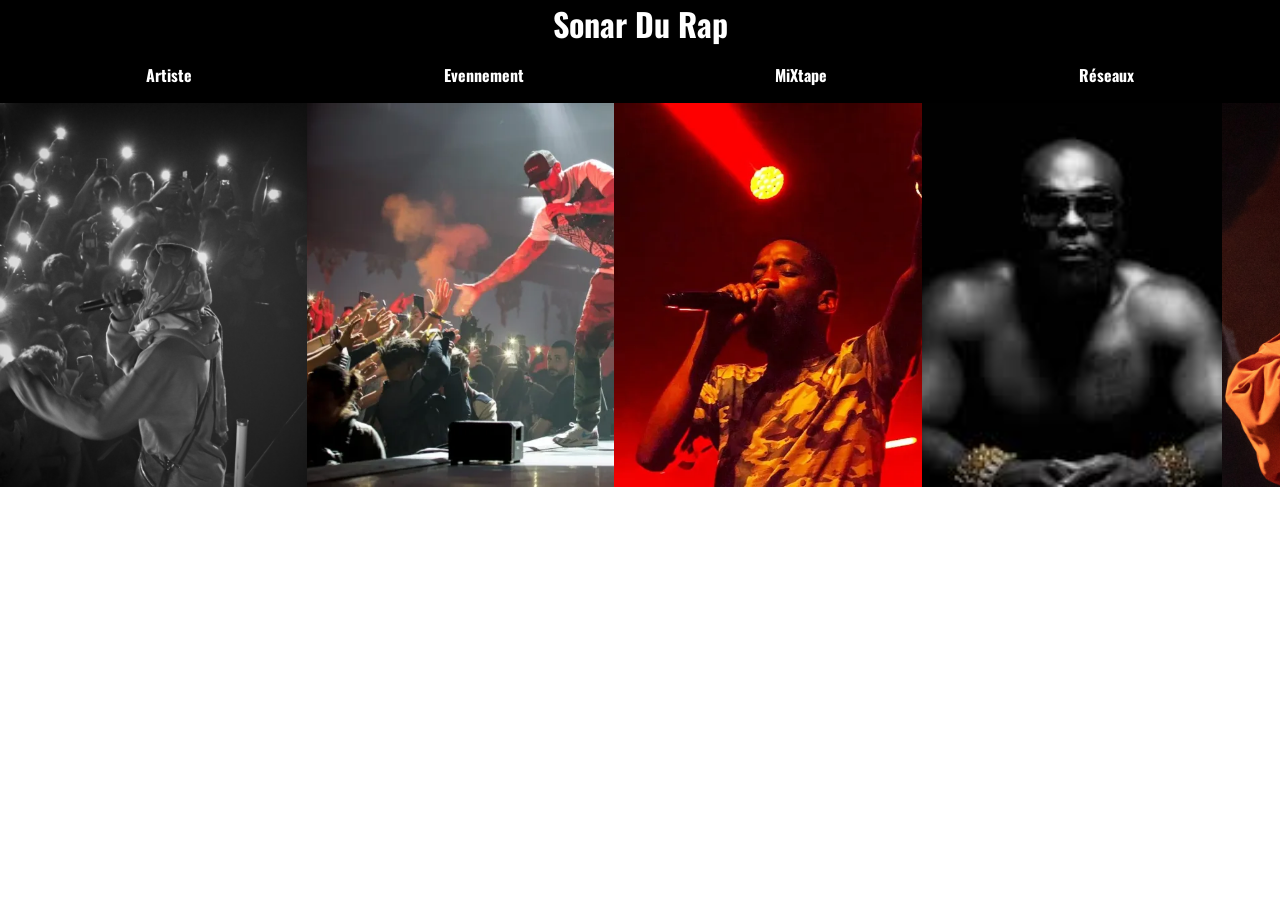
==== index.html @ 6d7b5db7 "ajout du php et des base du php pour le header" ====
<!DOCTYPE html>
<html lang="fr">

<head>
    <meta charset="UTF-8">
    <meta name="viewport" content="width=device-width, initial-scale=1.0">
    <meta author=Enzo Ramon>
    <meta description="Association Musicale Sonar Crew">
    <link rel="stylesheet" href="/css.style.css">
    <link
        href="https://fonts.googleapis.com/css2?family=EB+Garamond:ital,wght@0,400..800;1,400..800&family=Exo+2:ital,wght@0,100..900;1,100..900&family=Karla:ital,wght@0,200..800;1,200..800&family=Markazi+Text:wght@400..700&family=Montserrat:ital,wght@0,100..900;1,100..900&family=Oswald:wght@200..700&family=Roboto:ital,wght@0,100..900;1,100..900&display=swap"
        rel="stylesheet">
    <title>Sonar Du Rap</title>
</head>

<body>
    <!-- avec bcg du crew et nav menu et photo du crew avec le logo -->
    <header>

        <h1>Sonar Du Rap</h1>

        <nav>
            <ul>
                <li><a href="#Artiste">Artiste</a></li>
                <li><a href="#Evennement">Evennement</a></li>
                <li><a href="#MiXtape">MiXtape</a></li>
                <li><a href="#Réseaux">Réseaux</a></li>
            </ul>
        </nav>
        </div>
        <div class="carousel">
            <div class="carousel-images">
                <img src="/img/artworks-w2e1h4xul8ebaL9m-w3sZ0w-t1080x1080.jpg" alt="Image 1">
                <img src="/img/b2O.jpg" alt="Image 2">
                <img src="/img/Dauzi.jpg" alt="Image 3">
                <img src="/img/kaaris.jpg" alt="Image 4">
                <img src="/img/kendrick.jpg" alt="Image 5">
                <img src="/img/angele.jpg" alt="image 6">
                <img src="/img/plkAlbum.jpg" alt="image 7">
                <img src="/img/soolking.jpg" alt="8">
                <img src="/img/SchA7.jpg" alt="9">
                <img src="/img/schJulius.jpg" alt="10">

            </div>
    </header>

</html>
---- css.style.css ----
@font-face {
    font-family: Oswald;
    src: url(url../font/Oswald-VariableFont_wght.ttf);
}


*{
    box-sizing: border-box;
    margin: 0;
    padding: 0;
 }

 /* Applique une image d'arrière-plan */
 body {
   margin: 0;
   font-family: Oswald ;
   background-size: cover; /* Adapte l'image pour couvrir tout l'écran */
   background-repeat: no-repeat;
   background-position: center; /* Centre l'image */
   background-attachment: fixed; /* L'image reste fixe au scroll */
 }
 
 /* Styles pour la navigation */
 header {
   position: relative; /* Garde le contenu normal de la nav */
   font-family: Oswald;
   background-color: black;
 }


 h1{
    text-align: center;
    color: white;
 }
 
 nav {
   background: rgba(0, 0, 0, 0.7); /* Ajoute un fond semi-transparent */
   color: white;
   padding: 1rem 2rem;
   text-align: center;
 }
 
 nav ul {
   list-style: none;
   margin: 0;
   padding: 0;
   display: flex;
   justify-content: space-around;
   gap: 1.5rem;
 }
 
 nav ul li {
   display: inline-block;
 }
 
 nav ul li a {
   text-decoration: none;
   color: white;
   font-weight: bold;
   transition: color 0.3s;
 }
 
 nav ul li a:hover {
   color: #ffcc00;
 }

/* Conteneur des images */
.carousel {
  width: 120%; /* Ajuste la taille selon tes besoins */
  overflow: hidden;
  position: relative;
}

/* Liste des images */
.carousel-images {
  display: flex;
  width: 100%; /* 100% * 5 images */
  animation: slide 125s infinite; /* 75s pour faire défiler chaque image toutes les 15 secondes */
}

/* Chaque image */
.carousel-images img {
  width: 20%; /* Chaque image prend 20% de la largeur du conteneur */
  object-fit: cover;
}

/* Animation pour faire défiler les images */
@keyframes slide {
  0% { transform: translateX(0); }
  20% { transform: translateX(-100%); }
  40% { transform: translateX(-200%); }
  60% { transform: translateX(-300%); }
  80% { transform: translateX(-400%); }
  100% { transform: translateX(0); }
}
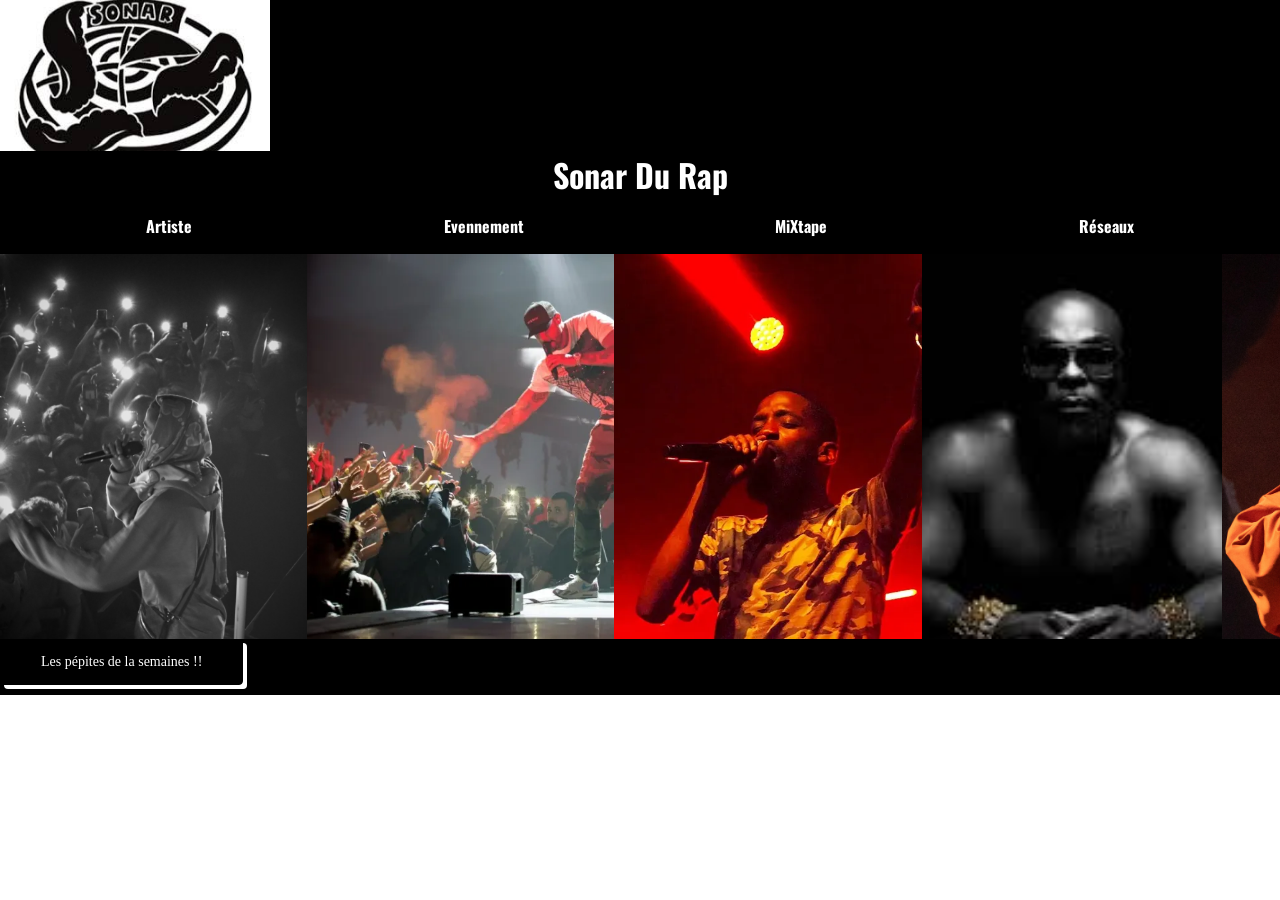
==== commit 3f09179b: "ajout du boutton 'decouvvrir les artistes" ====
--- a/index.html
+++ b/index.html
@@ -16,8 +16,13 @@
 <body>
     <!-- avec bcg du crew et nav menu et photo du crew avec le logo -->
     <header>
-
-        <h1>Sonar Du Rap</h1>
+        <div class="WelcomeHome">
+         
+            <img src="/img/Logo-Sonar.jpg" alt="Logo Sonar Crew" class="Logo1">
+                <h1>Sonar Du Rap</h1>
+                
+          
+        </div>
 
         <nav>
             <ul>
@@ -42,6 +47,9 @@
                 <img src="/img/schJulius.jpg" alt="10">
 
             </div>
+            <div>
+                <button class="button-1">Les pépites de la semaines !! </button>
+            </div>
     </header>
 
 </html>
--- a/css.style.css
+++ b/css.style.css
@@ -1,21 +1,47 @@
 @font-face {
     font-family: Oswald;
     src: url(url../font/Oswald-VariableFont_wght.ttf);
+
 }
 
+@media (min-width: 768px) {
+    .button-1 {
+      padding: 12px 50px;
+    }
+  }
 
-*{
+
+  /* Animation pour faire défiler les images */
+@keyframes slide {
+    0% { transform: translateX(0); }
+    20% { transform: translateX(-100%); }
+    40% { transform: translateX(-200%); }
+    60% { transform: translateX(-300%); }
+    80% { transform: translateX(-400%); }
+    100% { transform: translateX(0); }
+  }
+  
+  
+
+/* Szttings de base pour commencer le css*/
+*{ 
     box-sizing: border-box;
     margin: 0;
     padding: 0;
  }
+ html{
+    width: 100%;
+ }
+
+
 
  /* Applique une image d'arrière-plan */
  body {
-   margin: 0;
+
    font-family: Oswald ;
    background-size: cover; /* Adapte l'image pour couvrir tout l'écran */
    background-repeat: no-repeat;
+   border-radius: border-box;
    background-position: center; /* Centre l'image */
    background-attachment: fixed; /* L'image reste fixe au scroll */
  }
@@ -27,6 +53,13 @@
    background-color: black;
  }
 
+
+ /*Pour le design du titre*/
+ .Logo1{
+    width: 30vh ;
+    display: flex;
+    justify-content: space-around   ;
+ }
 
  h1{
     text-align: center;
@@ -59,14 +92,11 @@
    font-weight: bold;
    transition: color 0.3s;
  }
- 
- nav ul li a:hover {
-   color: #ffcc00;
- }
+
 
 /* Conteneur des images */
 .carousel {
-  width: 120%; /* Ajuste la taille selon tes besoins */
+  width: 120%; /* Ajuste la taille */
   overflow: hidden;
   position: relative;
 }
@@ -75,7 +105,7 @@
 .carousel-images {
   display: flex;
   width: 100%; /* 100% * 5 images */
-  animation: slide 125s infinite; /* 75s pour faire défiler chaque image toutes les 15 secondes */
+  animation: slide 125s infinite; /* 10s pour faire défiler chaque image toutes les 15 secondes */
 }
 
 /* Chaque image */
@@ -84,15 +114,51 @@
   object-fit: cover;
 }
 
-/* Animation pour faire défiler les images */
-@keyframes slide {
-  0% { transform: translateX(0); }
-  20% { transform: translateX(-100%); }
-  40% { transform: translateX(-200%); }
-  60% { transform: translateX(-300%); }
-  80% { transform: translateX(-400%); }
-  100% { transform: translateX(0); }
-}
 
 
 
+/* CSS design du boutton */
+.button-1 {
+  appearance: button;
+  background-color: #000;
+  background-image: none;
+  border: 1px solid #000;
+  border-radius: 4px;
+  box-shadow: #fff 4px 4px 0 0,#000 4px 4px 0 1px;
+  box-sizing: border-box;
+  color: #fff;
+  cursor: pointer;
+  display: inline-block;
+  font-family: Oswald;
+  font-size: 14px;
+  font-weight: 400;
+  line-height: 20px;
+  margin: 0 5px 10px 0;
+  overflow: visible;
+  padding: 12px 40px;
+  text-align: center;
+  text-transform: none;
+  touch-action: manipulation;
+  user-select: none;
+  -webkit-user-select: none;
+  vertical-align: middle;
+  white-space: nowrap;
+}
+
+.button-1:focus {
+  text-decoration: none;
+}
+
+.button-1:hover {
+  text-decoration: none;
+}
+
+.button-1:active {
+  box-shadow: rgba(0, 0, 0, .125) 0 3px 5px inset;
+  outline: 0;
+}
+
+.button-1:not([disabled]):active {
+  box-shadow: #fff 2px 2px 0 0, #000 2px 2px 0 1px;
+  transform: translate(2px, 2px);
+}
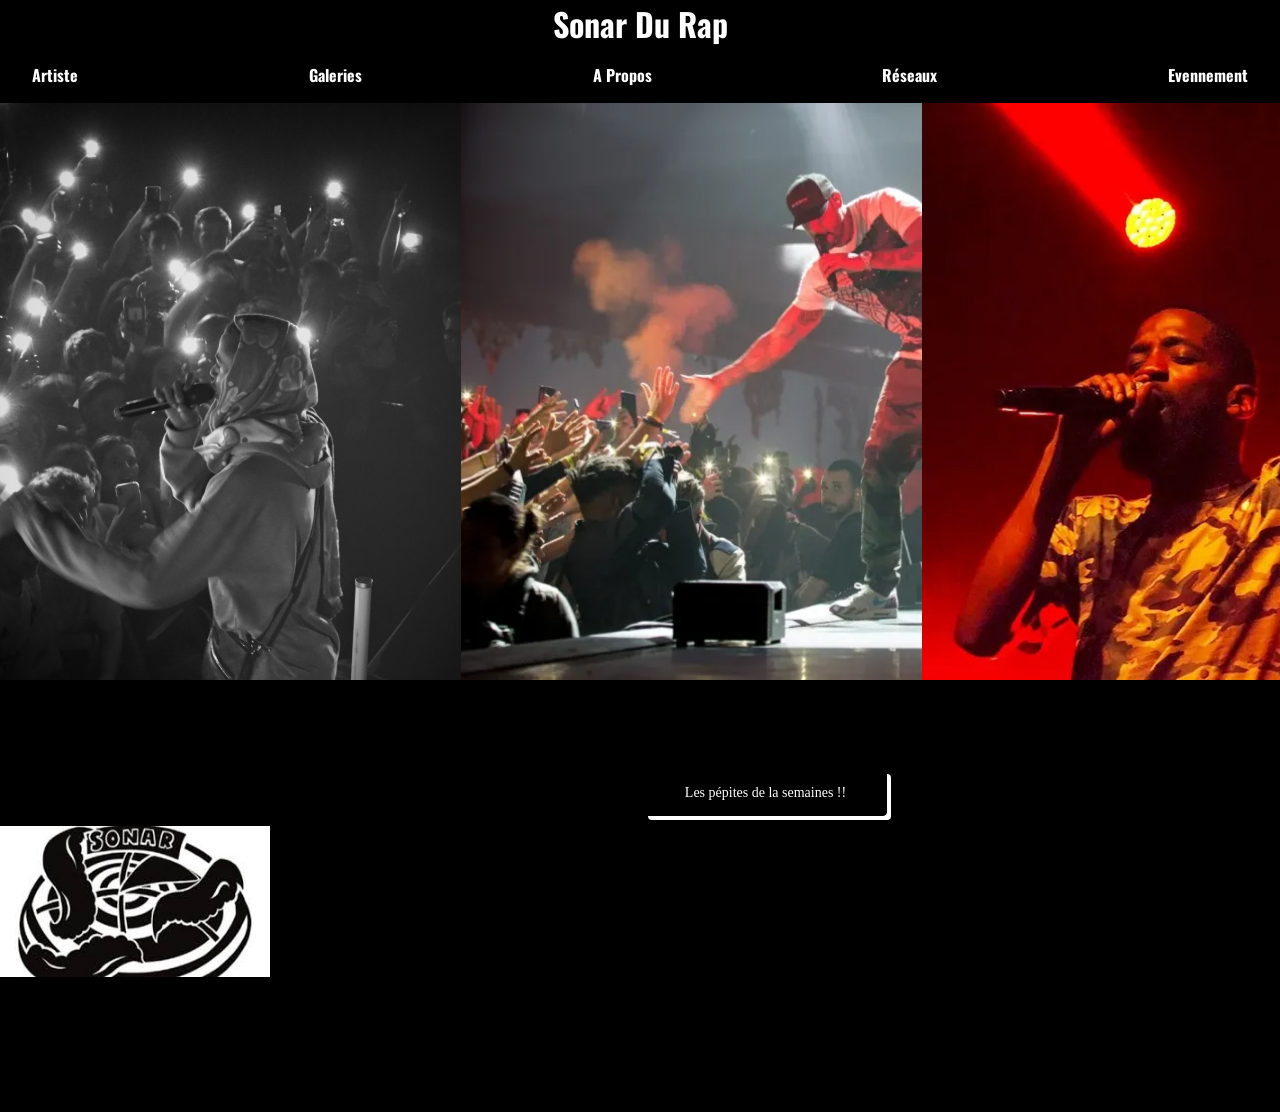
==== commit f65e6f83: "modif syntaxe et sauvegarde" ====
--- a/index.html
+++ b/index.html
@@ -14,22 +14,22 @@
 </head>
 
 <body>
+   
+    
     <!-- avec bcg du crew et nav menu et photo du crew avec le logo -->
     <header>
-        <div class="WelcomeHome">
-         
-            <img src="/img/Logo-Sonar.jpg" alt="Logo Sonar Crew" class="Logo1">
-                <h1>Sonar Du Rap</h1>
-                
-          
-        </div>
+        
+        <h1>Sonar Du Rap</h1>
+
+
 
         <nav>
             <ul>
                 <li><a href="#Artiste">Artiste</a></li>
-                <li><a href="#Evennement">Evennement</a></li>
-                <li><a href="#MiXtape">MiXtape</a></li>
+                <li><a href="#Galeries">Galeries</a></li>
+                <li><a href="#APropos">A Propos</a></li>
                 <li><a href="#Réseaux">Réseaux</a></li>
+                <li><a href="#Event">Evennement</a></li>
             </ul>
         </nav>
         </div>
@@ -47,9 +47,13 @@
                 <img src="/img/schJulius.jpg" alt="10">
 
             </div>
-            <div>
+            <div class="button-Position">
                 <button class="button-1">Les pépites de la semaines !! </button>
+                <img src="/img/Logo-Sonar.jpg" alt="Logo Sonar Crew" class="Logo1">
             </div>
+          
+                
+          
     </header>
 
 </html>
--- a/css.style.css
+++ b/css.style.css
@@ -23,7 +23,7 @@
   
   
 
-/* Szttings de base pour commencer le css*/
+/* Settings de base pour commencer le css*/
 *{ 
     box-sizing: border-box;
     margin: 0;
@@ -44,6 +44,7 @@
    border-radius: border-box;
    background-position: center; /* Centre l'image */
    background-attachment: fixed; /* L'image reste fixe au scroll */
+   background-color: #000;
  }
  
  /* Styles pour la navigation */
@@ -51,6 +52,7 @@
    position: relative; /* Garde le contenu normal de la nav */
    font-family: Oswald;
    background-color: black;
+   width: 100%;
  }
 
 
@@ -58,8 +60,10 @@
  .Logo1{
     width: 30vh ;
     display: flex;
-    justify-content: space-around   ;
+    justify-content: space-around;  
+
  }
+
 
  h1{
     text-align: center;
@@ -78,7 +82,7 @@
    margin: 0;
    padding: 0;
    display: flex;
-   justify-content: space-around;
+   justify-content: space-between;
    gap: 1.5rem;
  }
  
@@ -93,6 +97,14 @@
    transition: color 0.3s;
  }
 
+ .button-Position{
+   
+    box-sizing: border-box;
+    position: relative;
+    text-align: center;
+    margin: 10vh 0 15vh;
+
+ }
 
 /* Conteneur des images */
 .carousel {
@@ -110,7 +122,7 @@
 
 /* Chaque image */
 .carousel-images img {
-  width: 20%; /* Chaque image prend 20% de la largeur du conteneur */
+  width: 30%; /* Chaque image prend 20% de la largeur du conteneur */
   object-fit: cover;
 }
 
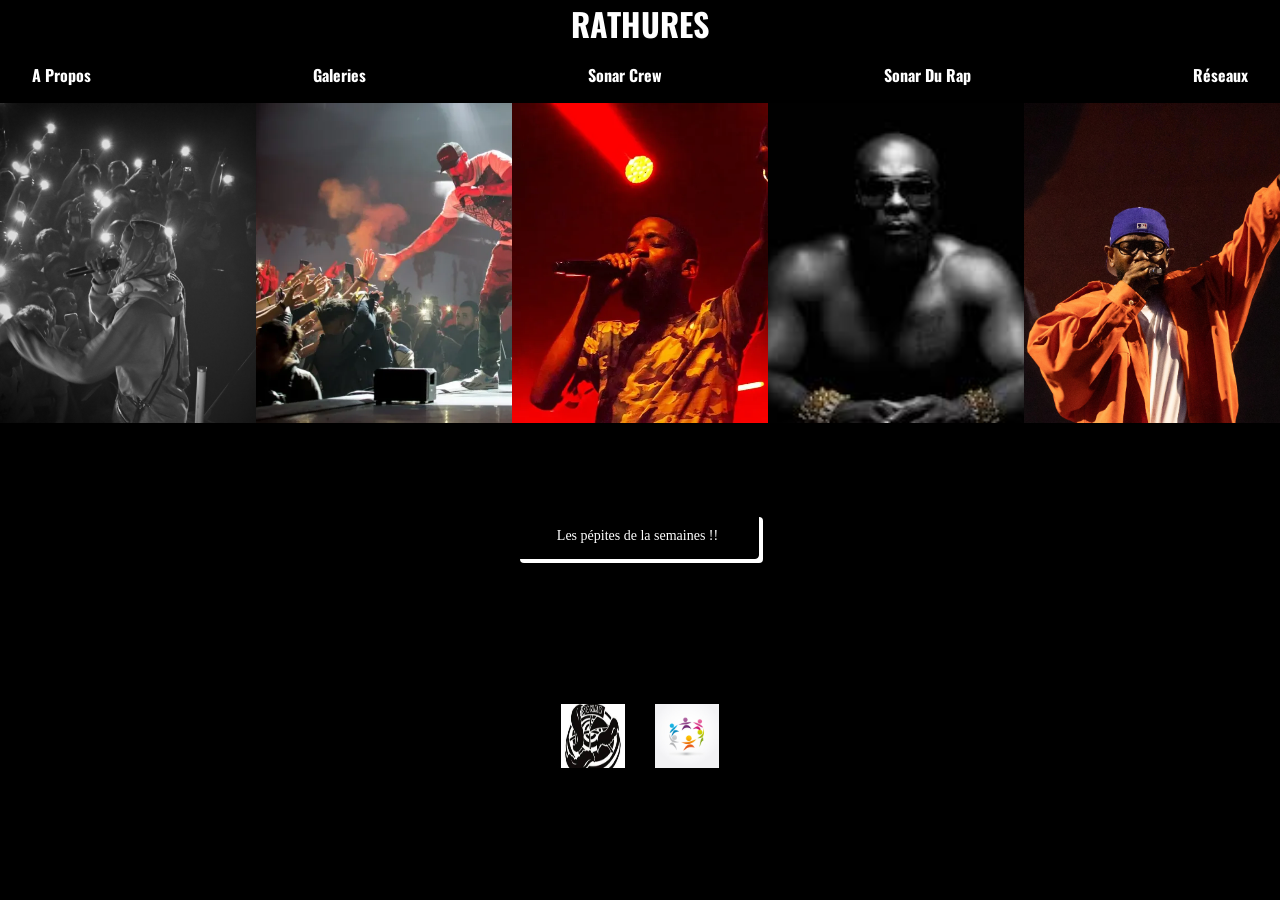
==== commit 6a9715f7: "recup de tout les dossier" ====
--- a/index.html
+++ b/index.html
@@ -19,17 +19,18 @@
     <!-- avec bcg du crew et nav menu et photo du crew avec le logo -->
     <header>
         
-        <h1>Sonar Du Rap</h1>
+        <h1>RATHURES</h1>
 
 
 
         <nav>
             <ul>
-                <li><a href="#Artiste">Artiste</a></li>
+                <li><a href="#APropos">A Propos</a></li>
                 <li><a href="#Galeries">Galeries</a></li>
-                <li><a href="#APropos">A Propos</a></li>
+                <li><a href="#SonarCrew">Sonar Crew</a></li>
+                <li><a href="#SonarDuRap">Sonar Du Rap</a></li>
                 <li><a href="#Réseaux">Réseaux</a></li>
-                <li><a href="#Event">Evennement</a></li>
+          
             </ul>
         </nav>
         </div>
@@ -49,7 +50,10 @@
             </div>
             <div class="button-Position">
                 <button class="button-1">Les pépites de la semaines !! </button>
+            </div>
+            <div class="container">
                 <img src="/img/Logo-Sonar.jpg" alt="Logo Sonar Crew" class="Logo1">
+                <img src="/img/logo-asso.jpg" alt="logo Association" class="Logo1">
             </div>
           
                 
--- a/css.style.css
+++ b/css.style.css
@@ -1,6 +1,6 @@
 @font-face {
     font-family: Oswald;
-    src: url(url../font/Oswald-VariableFont_wght.ttf);
+    src: url(../NewGit.php/font/GravitasOne-Regular.ttf);
 
 }
 
@@ -29,12 +29,17 @@
     margin: 0;
     padding: 0;
  }
- html{
-    width: 100%;
- }
 
+ img {
+    height: auto; /* Conserve la hauteur */
+  }
 
-
+.container {
+    display: flex;
+    justify-content: center; /* Aligne les images horizontalement */
+    gap: 30px; /* Ajoute un espacement entre les images */
+  }
+  
  /* Applique une image d'arrière-plan */
  body {
 
@@ -58,15 +63,16 @@
 
  /*Pour le design du titre*/
  .Logo1{
-    width: 30vh ;
     display: flex;
-    justify-content: space-around;  
+  justify-content: center; /* Aligne les images horizontalement */
+  gap: 20px; /* Ajoute un espacement entre les images */  
+  max-width: 5%; /* Ajuste la largeur */
 
  }
 
 
- h1{
-    text-align: center;
+ h1{display: flex;
+   justify-content: center;
     color: white;
  }
  
@@ -98,7 +104,7 @@
  }
 
  .button-Position{
-   
+   background-image: url();
     box-sizing: border-box;
     position: relative;
     text-align: center;
@@ -108,7 +114,7 @@
 
 /* Conteneur des images */
 .carousel {
-  width: 120%; /* Ajuste la taille */
+  width: 100%; /* Ajuste la taille */
   overflow: hidden;
   position: relative;
 }
@@ -116,13 +122,13 @@
 /* Liste des images */
 .carousel-images {
   display: flex;
-  width: 100%; /* 100% * 5 images */
-  animation: slide 125s infinite; /* 10s pour faire défiler chaque image toutes les 15 secondes */
+  width: 100%; /* 100% * x images */
+  animation: slide 100s infinite; /* 10s pour faire défiler chaque image toutes les 15 secondes */
 }
 
 /* Chaque image */
 .carousel-images img {
-  width: 30%; /* Chaque image prend 20% de la largeur du conteneur */
+  width: 20%; /* Chaque image prend 20% de la largeur du conteneur */
   object-fit: cover;
 }
 
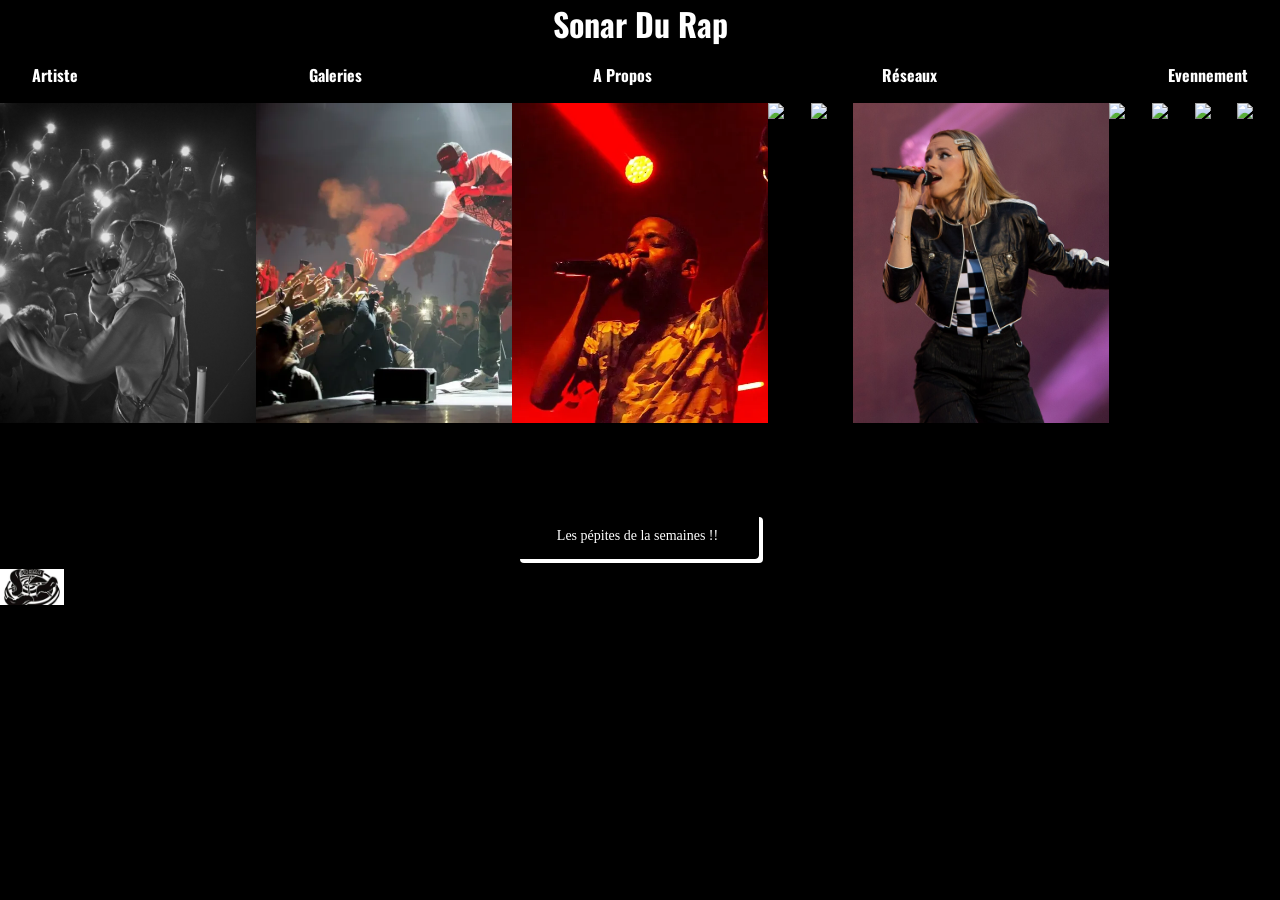
==== commit 5bd66aa4: "*" ====
--- a/index.html
+++ b/index.html
@@ -19,18 +19,17 @@
     <!-- avec bcg du crew et nav menu et photo du crew avec le logo -->
     <header>
         
-        <h1>RATHURES</h1>
+        <h1>Sonar Du Rap</h1>
 
 
 
         <nav>
             <ul>
+                <li><a href="#Artiste">Artiste</a></li>
+                <li><a href="#Galeries">Galeries</a></li>
                 <li><a href="#APropos">A Propos</a></li>
-                <li><a href="#Galeries">Galeries</a></li>
-                <li><a href="#SonarCrew">Sonar Crew</a></li>
-                <li><a href="#SonarDuRap">Sonar Du Rap</a></li>
                 <li><a href="#Réseaux">Réseaux</a></li>
-          
+                <li><a href="#Event">Evennement</a></li>
             </ul>
         </nav>
         </div>
@@ -43,17 +42,14 @@
                 <img src="/img/kendrick.jpg" alt="Image 5">
                 <img src="/img/angele.jpg" alt="image 6">
                 <img src="/img/plkAlbum.jpg" alt="image 7">
-                <img src="/img/soolking.jpg" alt="8">
-                <img src="/img/SchA7.jpg" alt="9">
-                <img src="/img/schJulius.jpg" alt="10">
+                <img src="/img/soolking.jpg" alt="image 8">
+                <img src="/img/SchA7.jpg" alt="image 9">
+                <img src="/img/schJulius.jpg" alt="image 10">
 
             </div>
             <div class="button-Position">
                 <button class="button-1">Les pépites de la semaines !! </button>
-            </div>
-            <div class="container">
                 <img src="/img/Logo-Sonar.jpg" alt="Logo Sonar Crew" class="Logo1">
-                <img src="/img/logo-asso.jpg" alt="logo Association" class="Logo1">
             </div>
           
                 
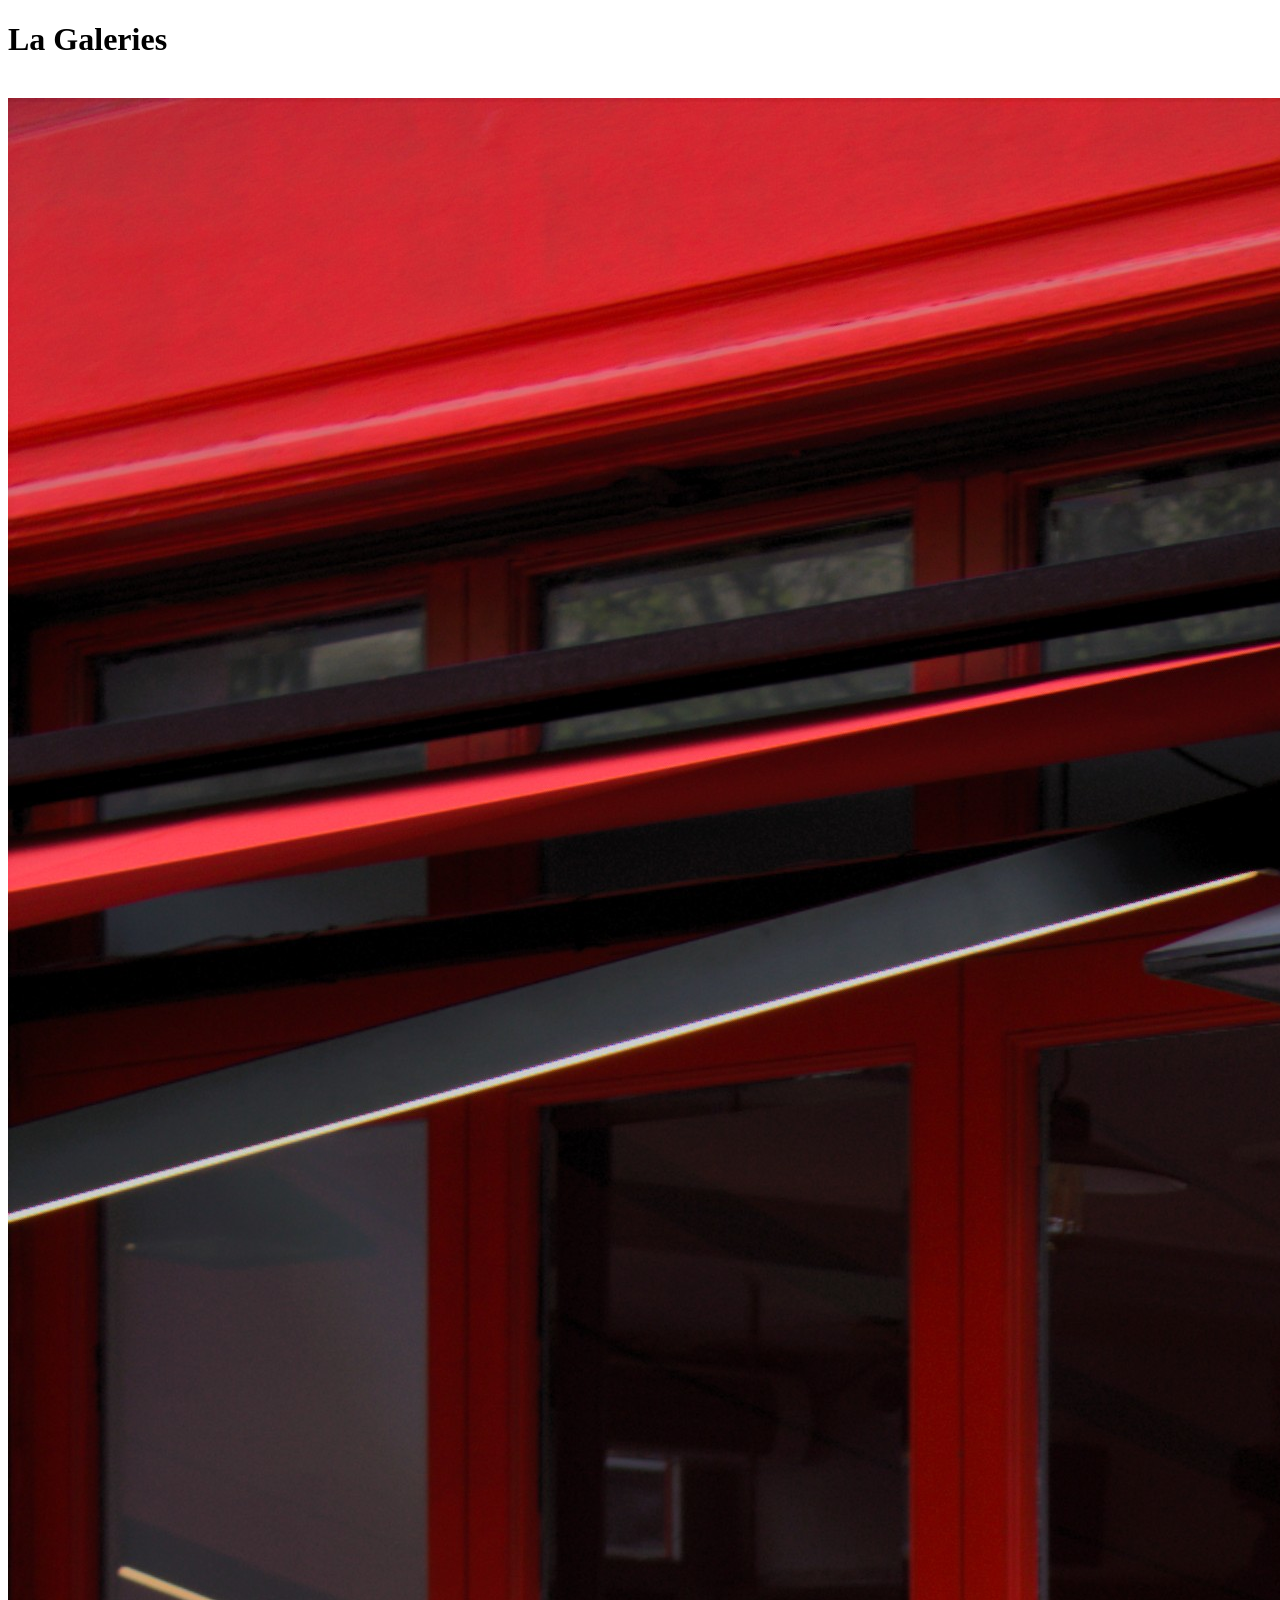
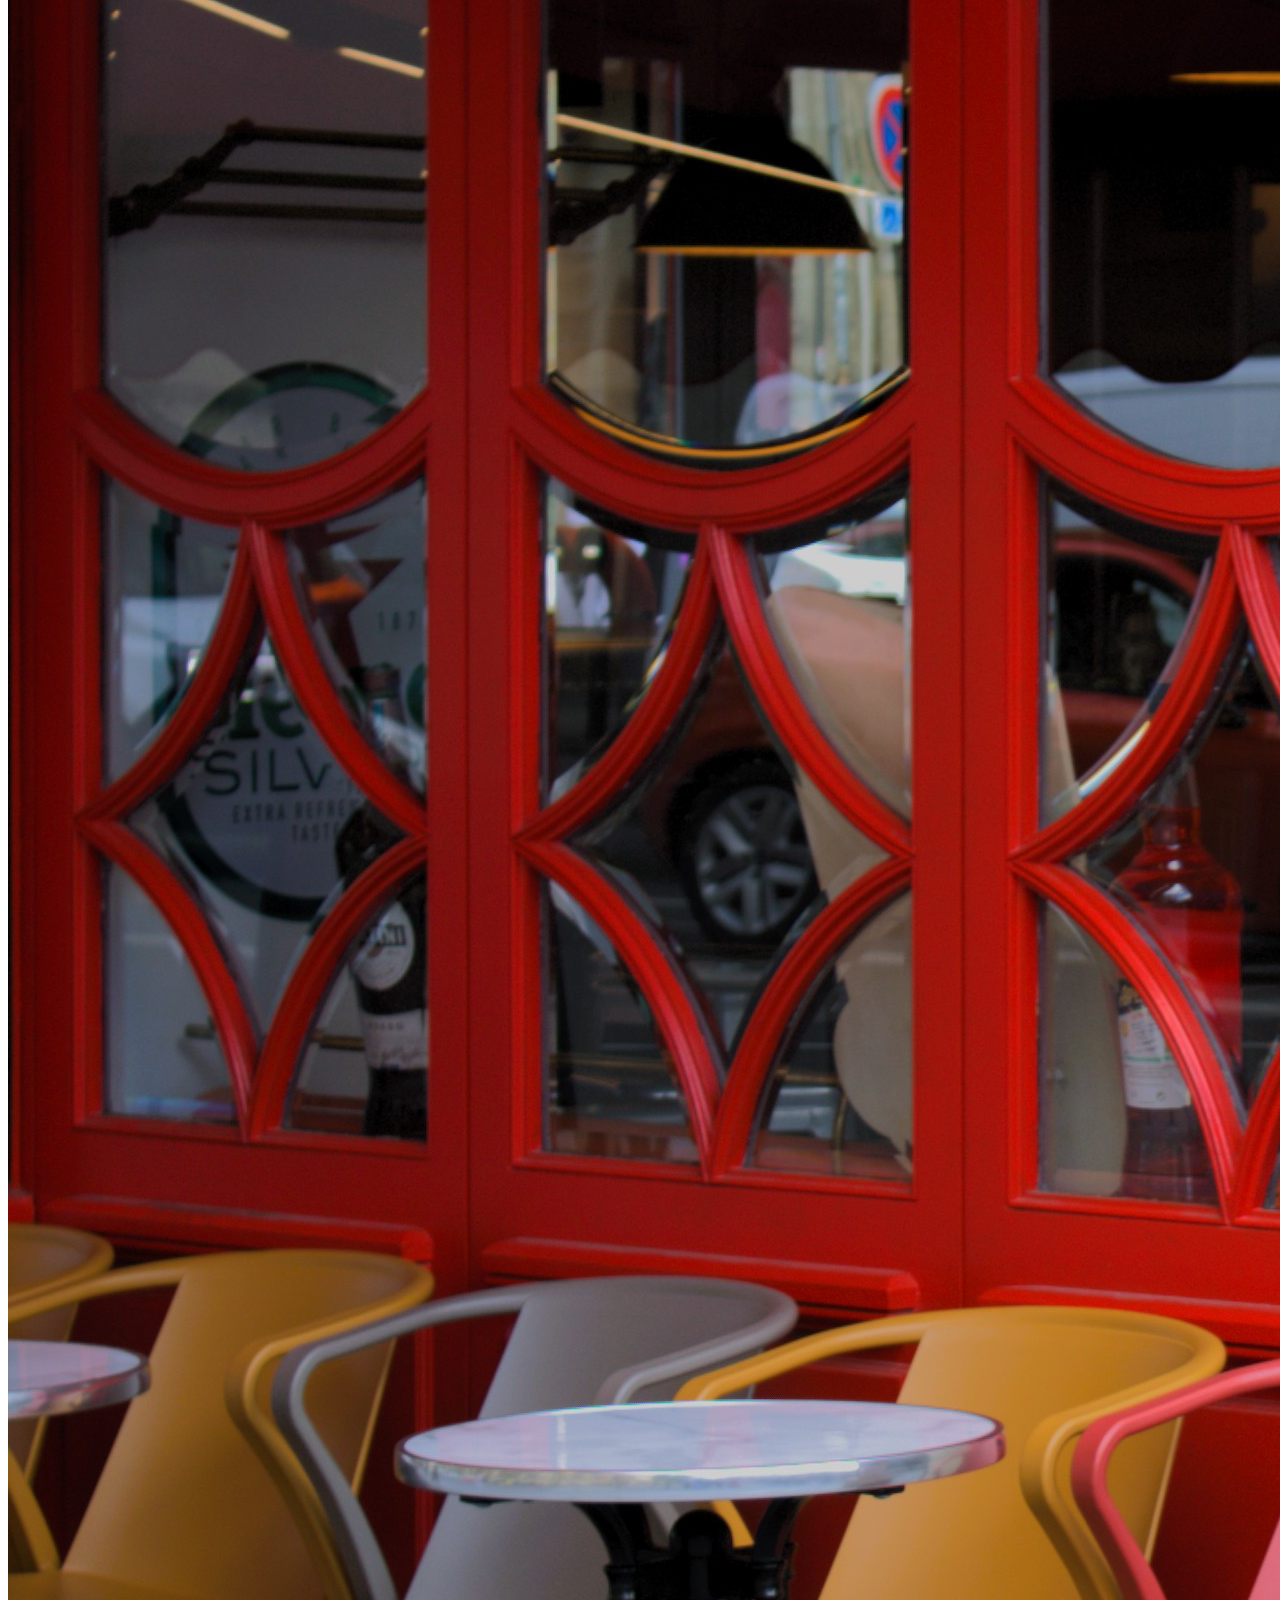
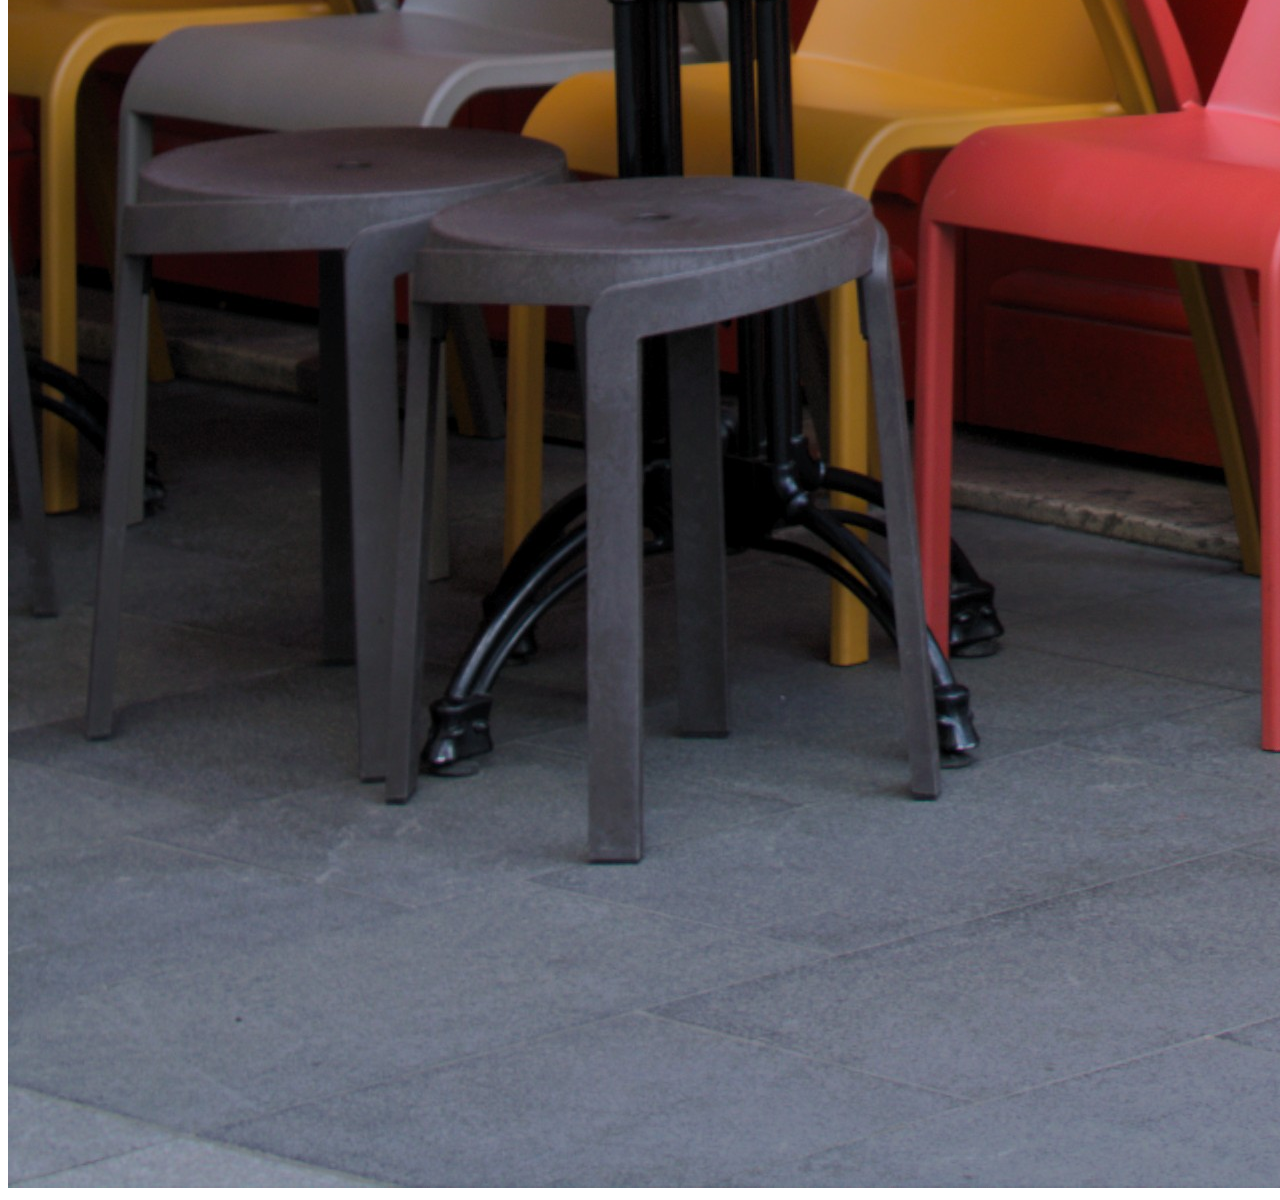
==== commit 7049e3c7: "les bases html" ====
--- a/index.html
+++ b/index.html
@@ -1,59 +1,13 @@
 <!DOCTYPE html>
-<html lang="fr">
-
+<html lang="en">
 <head>
     <meta charset="UTF-8">
     <meta name="viewport" content="width=device-width, initial-scale=1.0">
-    <meta author=Enzo Ramon>
-    <meta description="Association Musicale Sonar Crew">
-    <link rel="stylesheet" href="/css.style.css">
-    <link
-        href="https://fonts.googleapis.com/css2?family=EB+Garamond:ital,wght@0,400..800;1,400..800&family=Exo+2:ital,wght@0,100..900;1,100..900&family=Karla:ital,wght@0,200..800;1,200..800&family=Markazi+Text:wght@400..700&family=Montserrat:ital,wght@0,100..900;1,100..900&family=Oswald:wght@200..700&family=Roboto:ital,wght@0,100..900;1,100..900&display=swap"
-        rel="stylesheet">
-    <title>Sonar Du Rap</title>
+    <title>La Galeries</title>
 </head>
-
 <body>
-   
-    
-    <!-- avec bcg du crew et nav menu et photo du crew avec le logo -->
-    <header>
-        
-        <h1>Sonar Du Rap</h1>
-
-
-
-        <nav>
-            <ul>
-                <li><a href="#Artiste">Artiste</a></li>
-                <li><a href="#Galeries">Galeries</a></li>
-                <li><a href="#APropos">A Propos</a></li>
-                <li><a href="#Réseaux">Réseaux</a></li>
-                <li><a href="#Event">Evennement</a></li>
-            </ul>
-        </nav>
-        </div>
-        <div class="carousel">
-            <div class="carousel-images">
-                <img src="/img/artworks-w2e1h4xul8ebaL9m-w3sZ0w-t1080x1080.jpg" alt="Image 1">
-                <img src="/img/b2O.jpg" alt="Image 2">
-                <img src="/img/Dauzi.jpg" alt="Image 3">
-                <img src="/img/kaaris.jpg" alt="Image 4">
-                <img src="/img/kendrick.jpg" alt="Image 5">
-                <img src="/img/angele.jpg" alt="image 6">
-                <img src="/img/plkAlbum.jpg" alt="image 7">
-                <img src="/img/soolking.jpg" alt="image 8">
-                <img src="/img/SchA7.jpg" alt="image 9">
-                <img src="/img/schJulius.jpg" alt="image 10">
-
-            </div>
-            <div class="button-Position">
-                <button class="button-1">Les pépites de la semaines !! </button>
-                <img src="/img/Logo-Sonar.jpg" alt="Logo Sonar Crew" class="Logo1">
-            </div>
-          
-                
-          
-    </header>
-
+    <h1> <a href="#Galeries"></a> La Galeries</h1>
+    <br>
+    <img src="/img/-1.jpg" alt="modele 1">
+</body>
 </html>
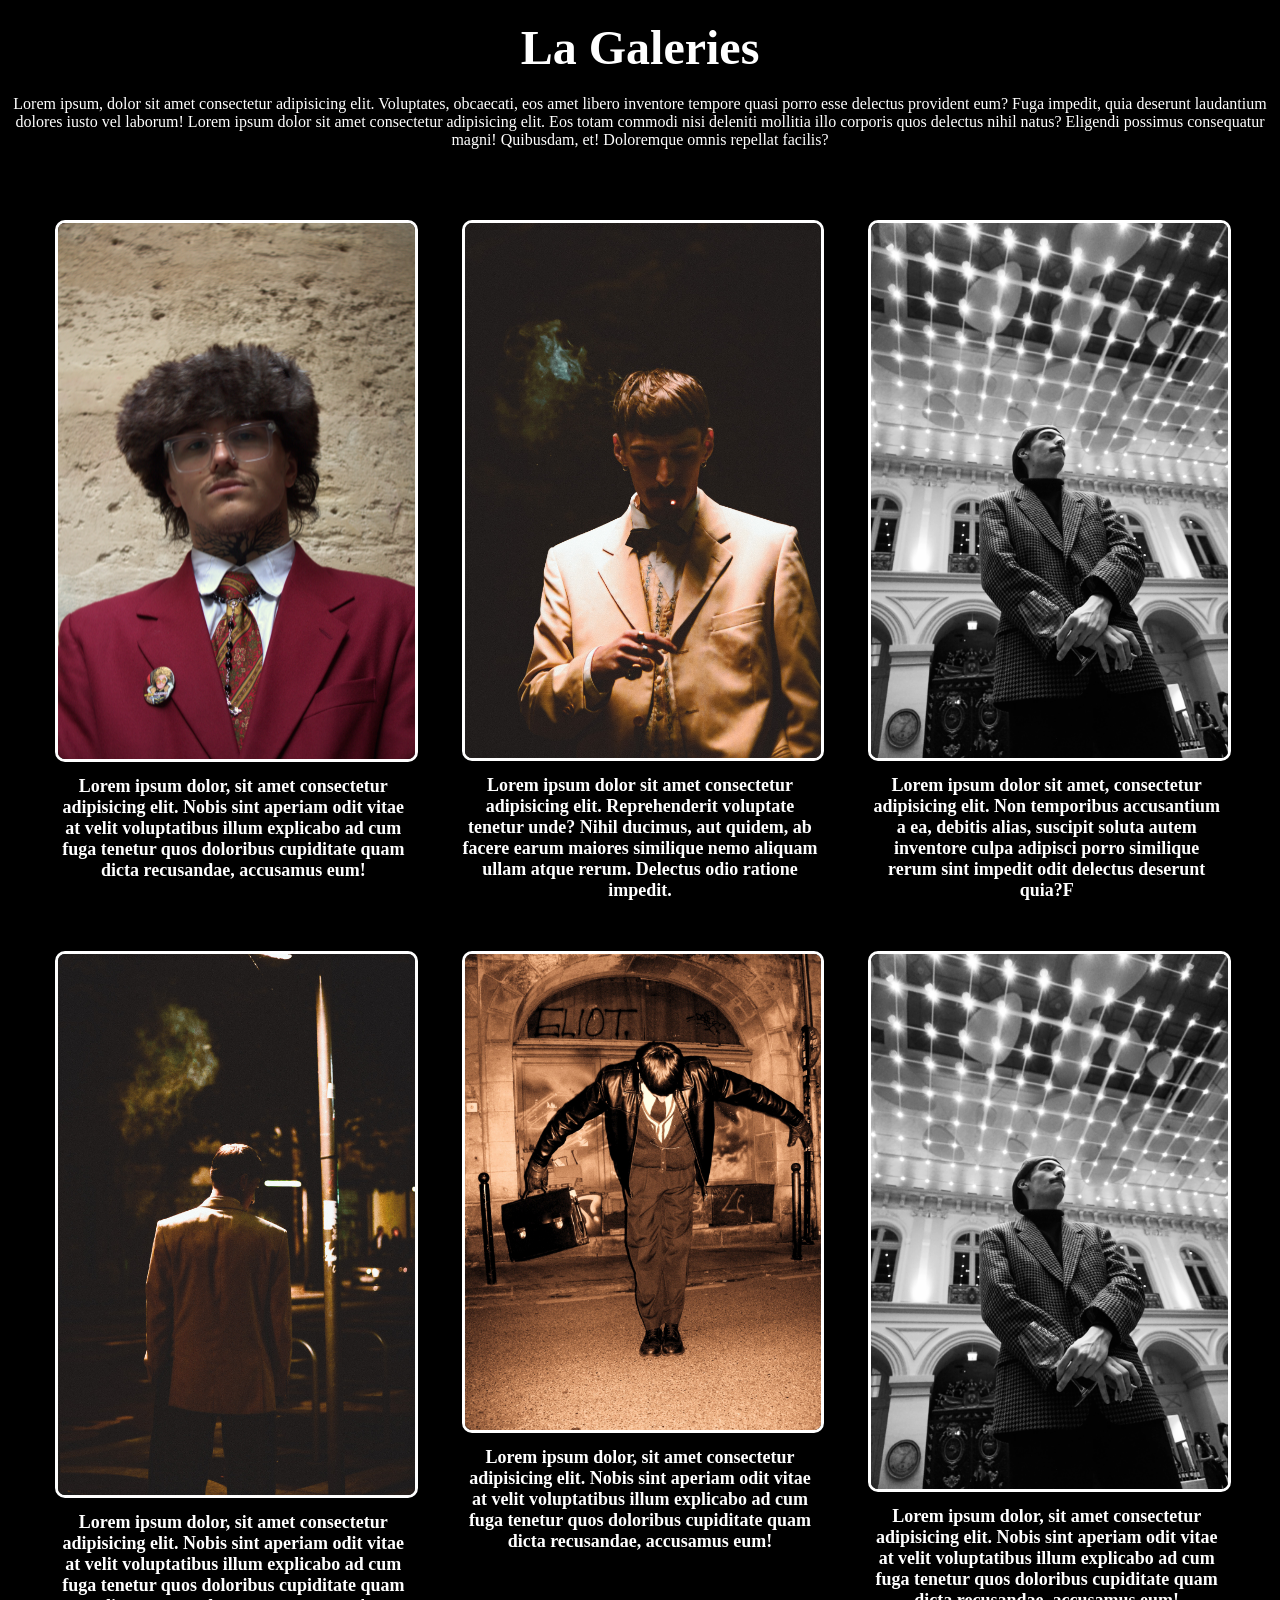
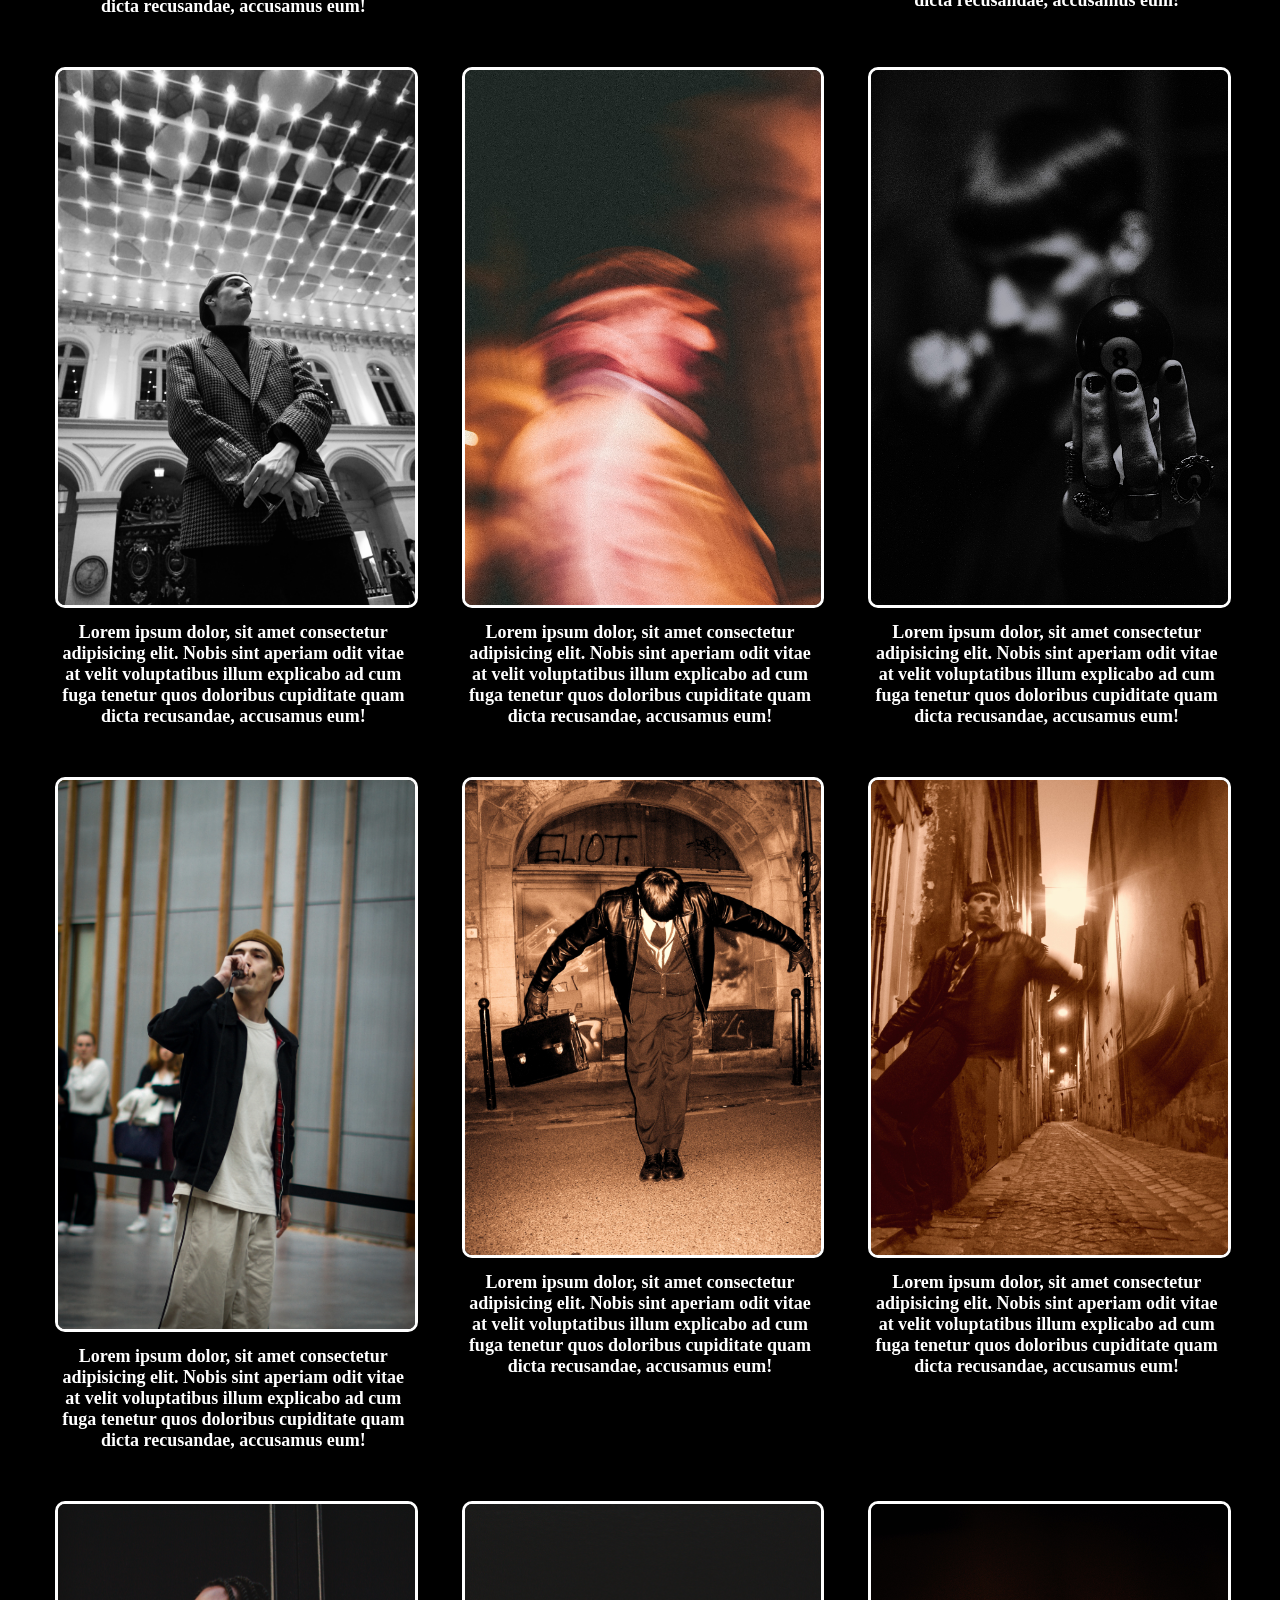
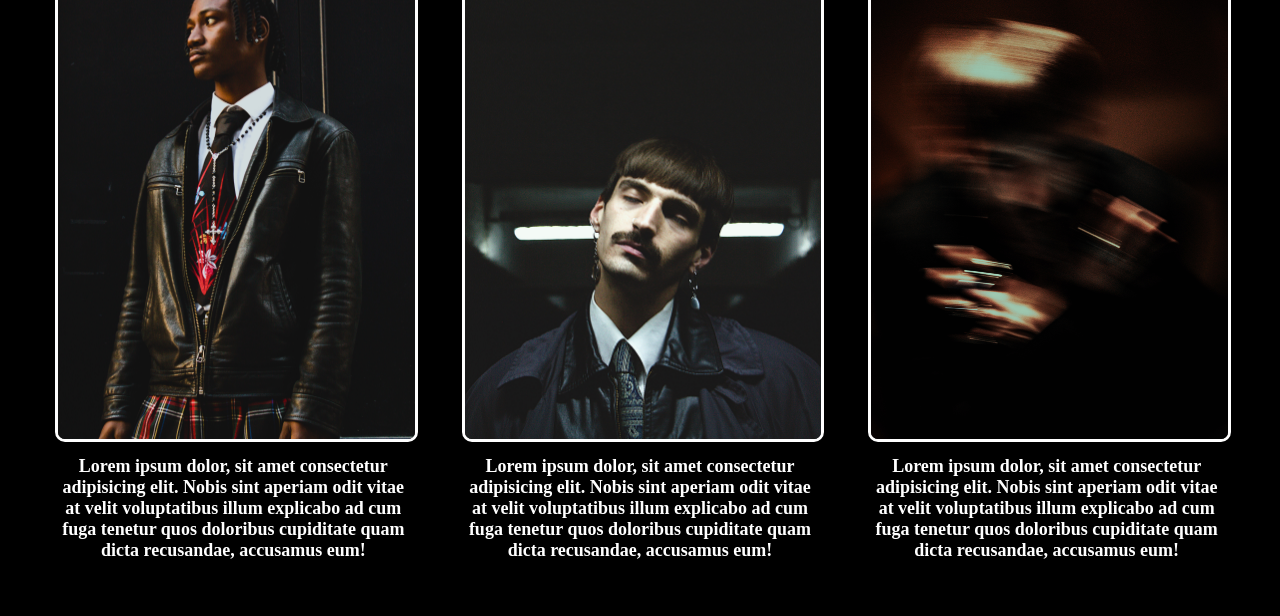
==== commit a2fa6b77: "Début du coins 'La Galeries'" ====
--- a/index.html
+++ b/index.html
@@ -1,13 +1,120 @@
 <!DOCTYPE html>
 <html lang="en">
+
 <head>
     <meta charset="UTF-8">
     <meta name="viewport" content="width=device-width, initial-scale=1.0">
     <title>La Galeries</title>
+    <link rel="stylesheet" href="css/style.css">
 </head>
+
 <body>
     <h1> <a href="#Galeries"></a> La Galeries</h1>
-    <br>
-    <img src="/img/-1.jpg" alt="modele 1">
-</body>
-</html>+    <p>Lorem ipsum, dolor sit amet consectetur adipisicing elit. Voluptates, obcaecati, eos amet libero inventore
+        tempore quasi porro esse delectus provident eum? Fuga impedit, quia deserunt laudantium dolores iusto vel
+        laborum! Lorem ipsum dolor sit amet consectetur adipisicing elit. Eos totam commodi nisi deleniti mollitia illo
+        corporis quos delectus nihil natus? Eligendi possimus consequatur magni! Quibusdam, et! Doloremque omnis
+        repellat facilis?</p>
+
+
+    <div class="galerie">
+
+        <div class="galerieDim">
+            <img src="/img/-3.jpg" alt="Image 1">
+            <div class="caption">Lorem ipsum dolor, sit amet consectetur adipisicing elit. Nobis sint aperiam odit vitae
+                at velit voluptatibus illum explicabo ad cum fuga tenetur quos doloribus cupiditate quam dicta
+                recusandae, accusamus eum!</div>
+        </div>
+        <div class="galerieDim">
+            <img src="/img/20200110123454_IMG_7232.jpg" alt="Image 2">
+            <div class="caption">Lorem ipsum dolor sit amet consectetur adipisicing elit. Reprehenderit voluptate
+                tenetur unde? Nihil ducimus, aut quidem, ab facere earum maiores similique nemo aliquam ullam atque
+                rerum. Delectus odio ratione impedit.</div>
+        </div>
+        <div class="galerieDim">
+            <img src="/img/DSC07231.jpg" alt="Image 3">
+            <div class="caption">Lorem ipsum dolor sit amet, consectetur adipisicing elit. Non temporibus accusantium a
+                ea, debitis alias, suscipit soluta autem inventore culpa adipisci porro similique rerum sint impedit
+                odit delectus deserunt quia?F</div>
+        </div>
+
+        <div class="galerieDim">
+            <img src="/img/20200110123403_IMG_7220.jpg" alt="Image 4">
+            <div class="caption">Lorem ipsum dolor, sit amet consectetur adipisicing elit. Nobis sint aperiam odit vitae
+                at velit voluptatibus illum explicabo ad cum fuga tenetur quos doloribus cupiditate quam dicta
+                recusandae, accusamus eum!</div>
+        </div>
+
+        <div class="galerieDim">
+            <img src="/img/DSCN2721-2.JPG" alt="Image 5">
+            <div class="caption">Lorem ipsum dolor, sit amet consectetur adipisicing elit. Nobis sint aperiam odit vitae
+                at velit voluptatibus illum explicabo ad cum fuga tenetur quos doloribus cupiditate quam dicta
+                recusandae, accusamus eum!</div>
+        </div>
+
+        <div class="galerieDim">
+            <img src="/img/DSC07231.jpg" alt="Image 6">
+            <div class="caption">Lorem ipsum dolor, sit amet consectetur adipisicing elit. Nobis sint aperiam odit vitae
+                at velit voluptatibus illum explicabo ad cum fuga tenetur quos doloribus cupiditate quam dicta
+                recusandae, accusamus eum!</div>
+        </div>
+ 
+        <div class="galerieDim">
+            <img src="/img/DSC07231.jpg" alt="Image 7">
+            <div class="caption">Lorem ipsum dolor, sit amet consectetur adipisicing elit. Nobis sint aperiam odit vitae
+                at velit voluptatibus illum explicabo ad cum fuga tenetur quos doloribus cupiditate quam dicta
+                recusandae, accusamus eum!</div>
+        </div>
+ 
+        <div class="galerieDim">
+            <img src="/img/20200110122139_IMG_7144.jpg" alt="Image 8">
+            <div class="caption">Lorem ipsum dolor, sit amet consectetur adipisicing elit. Nobis sint aperiam odit vitae
+                at velit voluptatibus illum explicabo ad cum fuga tenetur quos doloribus cupiditate quam dicta
+                recusandae, accusamus eum!</div>
+        </div>
+ 
+        <div class="galerieDim">
+            <img src="/img/IMG_9761-1.jpg" alt="Image 9">
+            <div class="caption">Lorem ipsum dolor, sit amet consectetur adipisicing elit. Nobis sint aperiam odit vitae
+                at velit voluptatibus illum explicabo ad cum fuga tenetur quos doloribus cupiditate quam dicta
+                recusandae, accusamus eum!</div>
+        </div>
+        <div class="galerieDim">
+            <img src="img/_DSC6139.jpg" alt="Image 10">
+            <div class="caption">Lorem ipsum dolor, sit amet consectetur adipisicing elit. Nobis sint aperiam odit vitae
+                at velit voluptatibus illum explicabo ad cum fuga tenetur quos doloribus cupiditate quam dicta
+                recusandae, accusamus eum!</div>
+        </div>
+        <div class="galerieDim">
+            <img src="/img/DSCN2721-2.JPG" alt="Image 11">
+            <div class="caption">Lorem ipsum dolor, sit amet consectetur adipisicing elit. Nobis sint aperiam odit vitae
+                at velit voluptatibus illum explicabo ad cum fuga tenetur quos doloribus cupiditate quam dicta
+                recusandae, accusamus eum!</div>
+        </div>
+        <div class="galerieDim">
+            <img src="/img/DSCN2747.JPG" alt="Image 12">
+            <div class="caption">Lorem ipsum dolor, sit amet consectetur adipisicing elit. Nobis sint aperiam odit vitae
+                at velit voluptatibus illum explicabo ad cum fuga tenetur quos doloribus cupiditate quam dicta
+                recusandae, accusamus eum!</div>
+        </div>
+        <div class="galerieDim">
+            <img src="/img/IMG_0438-1.jpg" alt="Image 13">
+            <div class="caption">Lorem ipsum dolor, sit amet consectetur adipisicing elit. Nobis sint aperiam odit vitae
+                at velit voluptatibus illum explicabo ad cum fuga tenetur quos doloribus cupiditate quam dicta
+                recusandae, accusamus eum!</div>
+        </div>
+        <div class="galerieDim">
+            <img src="/img/IMG_9948-1.jpg" alt="Image 14">
+            <div class="caption">Lorem ipsum dolor, sit amet consectetur adipisicing elit. Nobis sint aperiam odit vitae
+                at velit voluptatibus illum explicabo ad cum fuga tenetur quos doloribus cupiditate quam dicta
+                recusandae, accusamus eum!</div>
+
+        </div>
+
+        <div class="galerieDim">
+            <img src="/img/IMG_9798.jpg" alt="Image 15">
+            <div class="caption">Lorem ipsum dolor, sit amet consectetur adipisicing elit. Nobis sint aperiam odit vitae
+                at velit voluptatibus illum explicabo ad cum fuga tenetur quos doloribus cupiditate quam dicta
+                recusandae, accusamus eum!</div>
+        </div>
+ </div>
--- a/css/style.css
+++ b/css/style.css
@@ -0,0 +1,50 @@
+@font-face {
+    font-family: Oswald;
+    src: url(/font/Oswald-VariableFont_wght.ttf);
+}
+
+body {
+    font-family: 'Georgia', serif;
+    margin: 0;
+    padding: 0;
+    background: #000;
+    text-align: center;
+    color: white;
+}
+h1 {
+    font-size: 3em;
+    margin: 20px 0;
+    font-weight: bold;
+    color: white;
+}
+.galerie{
+    display: grid;
+    grid-template-columns: repeat(auto-fit, minmax(300px, 1fr));
+    gap: 20px;
+    padding: 40px;
+    max-width: 1200px;
+    margin: auto;
+}
+.galerieDim{
+    background: #000;
+    padding: 15px;
+    border-radius: 10px;
+    box-shadow: 0 6px 15px rgba(0, 0, 0, 0.1);
+    transition: transform 0.3s, box-shadow 0.3s;
+}
+.galerieDim:hover {
+    transform: scale(1.05);
+    box-shadow: 0 8px 20px rgba(0, 0, 0, 0.2);
+}
+.galerieDim img {
+    width: 100%;
+    height: auto;
+    border-radius: 10px;
+    border: 3px solid #fff;
+}
+.caption {
+    margin-top: 10px;
+    font-size: 18px;
+    font-weight: bold;
+    color: white;
+}
